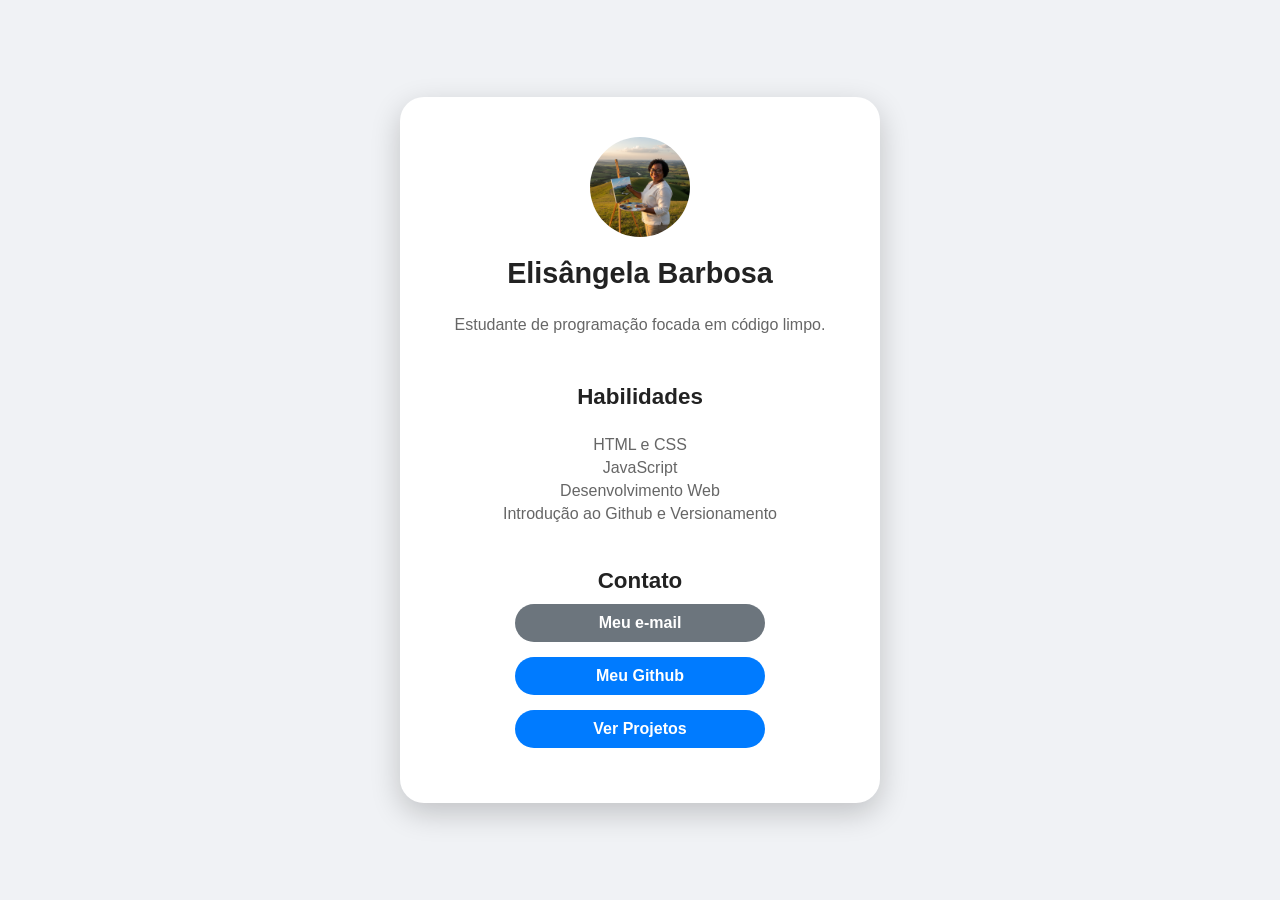
==== index.html @ 8fab2555 "melhorias no css e responsividade" ====
<!DOCTYPE html>
<html lang="pt-br">
<head>
    <meta charset="UTF-8">
    <meta name="viewport" content="width=device-width, initial-scale=1.0">
     
    <title>Cartão de Visita | Elisângela Barbosagit</title>
    <meta property="og:type" content="website">
<meta property="og:url" content="https://elis0310.github.io/cartao-visista/">
<meta property="og:title" content="Cartão de Visita | Elisângela Barbosa">
<meta property="og:description" content="Estudante de programação focada em código limpo e desenvolvimento web. Conheça meus projetos!">
<meta property="og:image" content="https://elis0310.github.io/cartao-visista/elisa.png">

<meta name="theme-color" content="#4A90E2">
    <link rel="stylesheet" href="style.css">
    <link rel="shortcut icon" href="favicon-16x16.png" type="image/x-icon">
</head>
<!--estilizar esse cartão com CSS -->
<body>
    <main class="cartao">
        <img src="elisa.png" alt="foto de perfil" class="foto-perfil">
    <h1>Elisângela Barbosa</h1>
    <p>Estudante de programação focada em código limpo.</p>
    <h2>Habilidades</h2>
    <ul>
        <li>HTML e CSS</li>
        <li>JavaScript</li>
        <li>Desenvolvimento Web</li>
        <li>Introdução ao Github e Versionamento</li>
    </ul>
    <h2>Contato</h2>
    <a href="mailto:elisamaria0310@gmail.com" class="botao-principal botao-contato">Meu e-mail</a>
    <a href="https://github.com/Elis0310" target="_blank" class="botao-principal">Meu Github</a>
    <a href="https://elis0310.github.io/GuiaCulin-rio/" target="_blank" class="botao-principal">Ver Projetos</a><!--acrescentar mais detalhes ao cartão-->
  </main>
</body>
</html>
---- style.css ----
.cartao {
  background-color: #ffffff;       /* Fundo branco para destacar */
  padding: 40px;                 /* Espaço generoso dentro do cartão */
  border-radius: 24px;           /* Cantos bem arredondados e modernos */
  
  /* Esse é o segredo do acabamento: uma sombra bem suave */
  box-shadow: 0 10px 30px rgba(0, 0, 0, 0.2); 
  
  max-width: 400px;              /* Largura máxima para não esticar demais */
  width: 90%;                    /* Responsividade para celular */
  text-align: center;            /* Centraliza os textos dentro do cartão */
  display: flex;
  flex-direction: column;
  align-items: center;
}
.botao-principal{
    display: inline-block;/* Adicione isso para o link aceiter altura e largura*/
    text-decoration: none; /*remove aquele sublinhado azul padrão de links*/
    background-color: #007BFF;
    color: #fff;
    padding: 10px 15px;
    border-radius: 30px;
    font-weight: bold;
    margin-bottom: 15px;
    width: 100%;
    max-width: 220px;
    border: none;
    cursor: pointer;
    transition: 0.3s;
}
.botao-contato{
  background-color: #6c757d;
}
.cartao h1{
  font-size: 1.8rem;
  color: #222;
  margin: 0 0 10px 0;
}
.cartao p{
  font-size: 1rem;
  color: #666;
  margin-bottom: 30px;
}
body{
  background-color: #f0f2f5;
  display: flex;
  justify-content: center;
  align-items: center;
  min-height: 100vh;
  margin: 0;
  font-family: sans-serif;
}
.botao-principal:hover{
  background-color: #0056b3;
  transform: translateY(-5px);
}
.botao-contato:hover{
  box-shadow: 0 6px 12px rgba(0, 0, 0, 0.2);
}
.foto-perfil {
    width: 100px;
    height: 100px;
    border-radius: 50%;
    margin-bottom: 20px;
    object-fit: cover;
}
.cartao h2 {
    font-size: 1.4rem;
    color: #222;
    margin: 20px 0 10px 0;
}
.cartao ul {
    list-style: none;
    padding: 0;
    margin-bottom: 20px;
}
.cartao li {
    font-size: 1rem;
    color: #666;
    margin-bottom: 5px;
    text-align: center;
}
@media (max-width: 480px) {
  .cartao {
    padding: 20px; /* Reduzimos o espaço interno para o texto ganhar área */
  }
  
  .cartao h1 {
    font-size: 1.5rem; /* Diminuímos um pouco a fonte do nome */
  }
  .foto-perfil{
    width: 80px;
    height: 80px;
  }
}
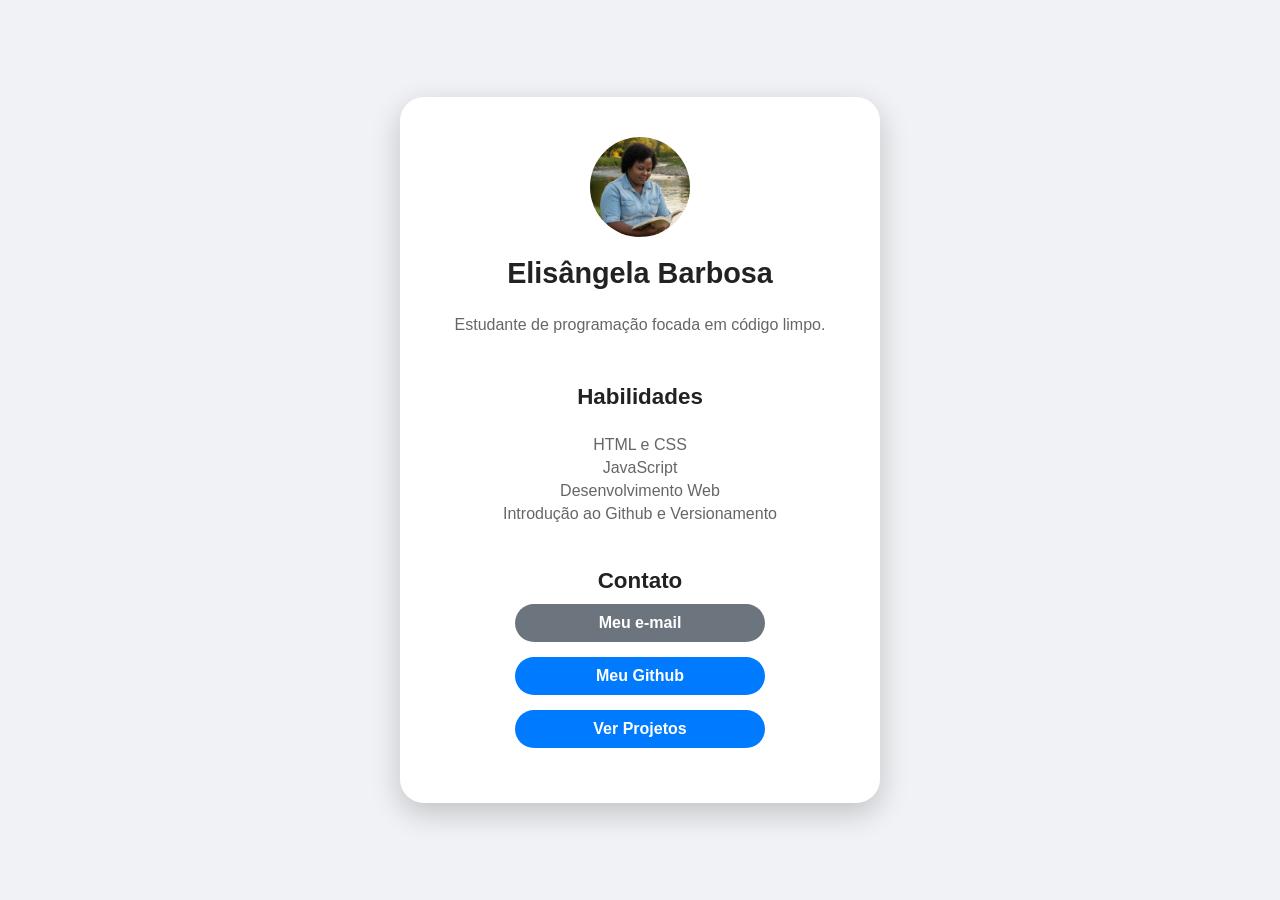
==== commit 28709e0e: "troca da foto de perfil" ====
--- a/index.html
+++ b/index.html
@@ -4,12 +4,12 @@
     <meta charset="UTF-8">
     <meta name="viewport" content="width=device-width, initial-scale=1.0">
      
-    <title>Cartão de Visita | Elisângela Barbosagit</title>
+    <title>Cartão de Visita | Elisângela Barbosa</title>
     <meta property="og:type" content="website">
 <meta property="og:url" content="https://elis0310.github.io/cartao-visista/">
 <meta property="og:title" content="Cartão de Visita | Elisângela Barbosa">
 <meta property="og:description" content="Estudante de programação focada em código limpo e desenvolvimento web. Conheça meus projetos!">
-<meta property="og:image" content="https://elis0310.github.io/cartao-visista/elisa.png">
+<meta property="og:image" content="https://elis0310.github.io/cartao-visista/elis.png">
 
 <meta name="theme-color" content="#4A90E2">
     <link rel="stylesheet" href="style.css">
@@ -18,7 +18,7 @@
 <!--estilizar esse cartão com CSS -->
 <body>
     <main class="cartao">
-        <img src="elisa.png" alt="foto de perfil" class="foto-perfil">
+        <img src="elis.png" alt="foto de perfil" class="foto-perfil">
     <h1>Elisângela Barbosa</h1>
     <p>Estudante de programação focada em código limpo.</p>
     <h2>Habilidades</h2>
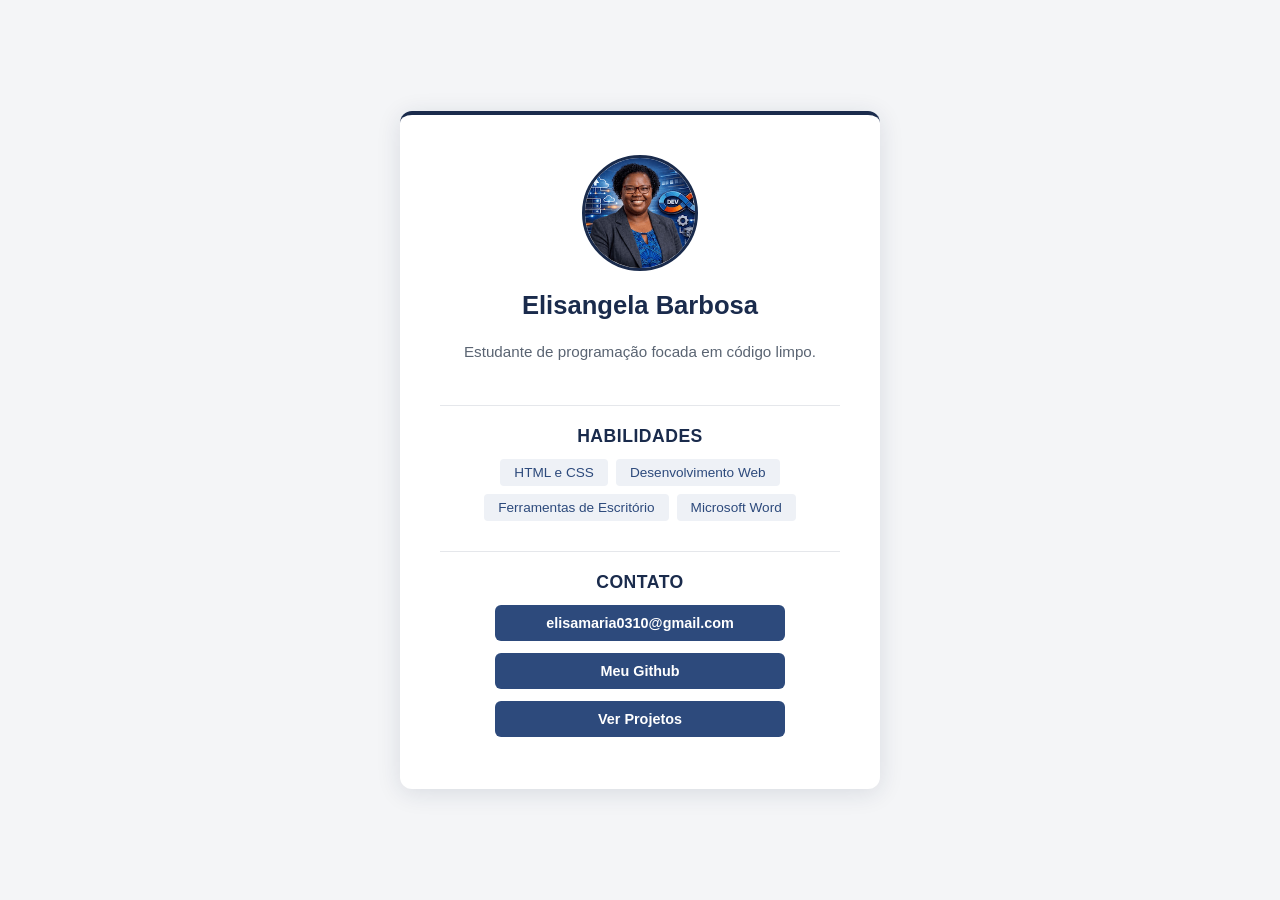
==== commit dbe82e59: "atualização do css e foto" ====
--- a/index.html
+++ b/index.html
@@ -4,34 +4,27 @@
     <meta charset="UTF-8">
     <meta name="viewport" content="width=device-width, initial-scale=1.0">
      
-    <title>Cartão de Visita | Elisângela Barbosa</title>
-    <meta property="og:type" content="website">
-<meta property="og:url" content="https://elis0310.github.io/cartao-visista/">
-<meta property="og:title" content="Cartão de Visita | Elisângela Barbosa">
-<meta property="og:description" content="Estudante de programação focada em código limpo e desenvolvimento web. Conheça meus projetos!">
-<meta property="og:image" content="https://elis0310.github.io/cartao-visista/elis.png">
-
-<meta name="theme-color" content="#4A90E2">
+    <title>desafio 1</title>
     <link rel="stylesheet" href="style.css">
-    <link rel="shortcut icon" href="favicon-16x16.png" type="image/x-icon">
+    <link rel="shortcut icon" href="favicon.ico" type="image/x-icon">
 </head>
 <!--estilizar esse cartão com CSS -->
 <body>
     <main class="cartao">
-        <img src="elis.png" alt="foto de perfil" class="foto-perfil">
-    <h1>Elisângela Barbosa</h1>
+        <img src="imagem/foto-perfil.jpg" alt="Foto de Perfil Elisangela Barbosa" class="foto-perfil">
+    <h1>Elisangela Barbosa</h1>
     <p>Estudante de programação focada em código limpo.</p>
     <h2>Habilidades</h2>
     <ul>
         <li>HTML e CSS</li>
-        <li>JavaScript</li>
         <li>Desenvolvimento Web</li>
-        <li>Introdução ao Github e Versionamento</li>
+        <li>Ferramentas de Escritório</li>
+        <li>Microsoft Word</li>
     </ul>
     <h2>Contato</h2>
-    <a href="mailto:elisamaria0310@gmail.com" class="botao-principal botao-contato">Meu e-mail</a>
+    <a href="mailto:elisamaria0310@gmail.com" class="botao-principal">elisamaria0310@gmail.com</a>
     <a href="https://github.com/Elis0310" target="_blank" class="botao-principal">Meu Github</a>
-    <a href="https://elis0310.github.io/GuiaCulin-rio/" target="_blank" class="botao-principal">Ver Projetos</a><!--acrescentar mais detalhes ao cartão-->
+    <a href="https://elis0310.github.io/GuiaCulin-rio/" target="_blank" class="botao-principal">Ver Projetos</a><!--acrescentar meis detalhes ao catão-->
   </main>
 </body>
 </html>
--- a/style.css
+++ b/style.css
@@ -1,95 +1,98 @@
-.cartao {
-  background-color: #ffffff;       /* Fundo branco para destacar */
-  padding: 40px;                 /* Espaço generoso dentro do cartão */
-  border-radius: 24px;           /* Cantos bem arredondados e modernos */
-  
-  /* Esse é o segredo do acabamento: uma sombra bem suave */
-  box-shadow: 0 10px 30px rgba(0, 0, 0, 0.2); 
-  
-  max-width: 400px;              /* Largura máxima para não esticar demais */
-  width: 90%;                    /* Responsividade para celular */
-  text-align: center;            /* Centraliza os textos dentro do cartão */
-  display: flex;
-  flex-direction: column;
-  align-items: center;
-}
-.botao-principal{
-    display: inline-block;/* Adicione isso para o link aceiter altura e largura*/
-    text-decoration: none; /*remove aquele sublinhado azul padrão de links*/
-    background-color: #007BFF;
-    color: #fff;
-    padding: 10px 15px;
-    border-radius: 30px;
-    font-weight: bold;
-    margin-bottom: 15px;
-    width: 100%;
-    max-width: 220px;
-    border: none;
-    cursor: pointer;
-    transition: 0.3s;
-}
-.botao-contato{
-  background-color: #6c757d;
-}
-.cartao h1{
-  font-size: 1.8rem;
-  color: #222;
-  margin: 0 0 10px 0;
-}
-.cartao p{
-  font-size: 1rem;
-  color: #666;
-  margin-bottom: 30px;
-}
-body{
-  background-color: #f0f2f5;
+body {
+  background-color: #f4f5f7;
   display: flex;
   justify-content: center;
   align-items: center;
   min-height: 100vh;
   margin: 0;
-  font-family: sans-serif;
+  font-family: 'Segoe UI', Arial, sans-serif;
 }
-.botao-principal:hover{
-  background-color: #0056b3;
-  transform: translateY(-5px);
+
+.cartao {
+  background-color: #ffffff;
+  padding: 40px;
+  border-radius: 12px;
+  box-shadow: 0 4px 24px rgba(26, 43, 76, 0.12);
+  border-top: 4px solid #1a2b4c;
+  max-width: 400px;
+  width: 90%;
+  text-align: center;
+  display: flex;
+  flex-direction: column;
+  align-items: center;
 }
-.botao-contato:hover{
-  box-shadow: 0 6px 12px rgba(0, 0, 0, 0.2);
+
+.foto-perfil {
+  width: 110px;
+  height: 110px;
+  border-radius: 50%;
+  margin-bottom: 20px;
+  object-fit: cover;
+  border: 3px solid #1a2b4c;
 }
-.foto-perfil {
-    width: 100px;
-    height: 100px;
-    border-radius: 50%;
-    margin-bottom: 20px;
-    object-fit: cover;
+
+.cartao h1 {
+  font-size: 1.6rem;
+  color: #1a2b4c;
+  margin: 0 0 8px 0;
+  font-weight: 600;
 }
+
+.cartao p {
+  font-size: 0.95rem;
+  color: #5a6472;
+  margin-bottom: 25px;
+}
+
 .cartao h2 {
-    font-size: 1.4rem;
-    color: #222;
-    margin: 20px 0 10px 0;
+  font-size: 1.1rem;
+  color: #1a2b4c;
+  margin: 20px 0 12px 0;
+  padding-top: 20px;
+  border-top: 1px solid #e5e7eb;
+  width: 100%;
+  text-transform: uppercase;
+  letter-spacing: 0.5px;
+  font-weight: 600;
 }
+
 .cartao ul {
-    list-style: none;
-    padding: 0;
-    margin-bottom: 20px;
+  list-style: none;
+  padding: 0;
+  margin: 0 0 10px 0;
+  display: flex;
+  flex-wrap: wrap;
+  gap: 8px;
+  justify-content: center;
 }
+
 .cartao li {
-    font-size: 1rem;
-    color: #666;
-    margin-bottom: 5px;
-    text-align: center;
+  background-color: #eef1f6;
+  color: #2d4a7c;
+  padding: 6px 14px;
+  border-radius: 4px;
+  font-size: 0.85rem;
+  font-weight: 500;
 }
-@media (max-width: 480px) {
-  .cartao {
-    padding: 20px; /* Reduzimos o espaço interno para o texto ganhar área */
-  }
-  
-  .cartao h1 {
-    font-size: 1.5rem; /* Diminuímos um pouco a fonte do nome */
-  }
-  .foto-perfil{
-    width: 80px;
-    height: 80px;
-  }
+
+.botao-principal {
+  display: inline-block;
+  text-decoration: none;
+  background-color: #2d4a7c;
+  color: #fff;
+  padding: 10px 15px;
+  border-radius: 6px;
+  font-weight: 600;
+  font-size: 0.9rem;
+  margin-bottom: 12px;
+  width: 100%;
+  max-width: 260px;
+  border: none;
+  cursor: pointer;
+  transition: 0.2s;
+}
+
+.botao-principal:hover {
+  background-color: #1a2b4c;
+  transform: translateY(-1px);
 }
